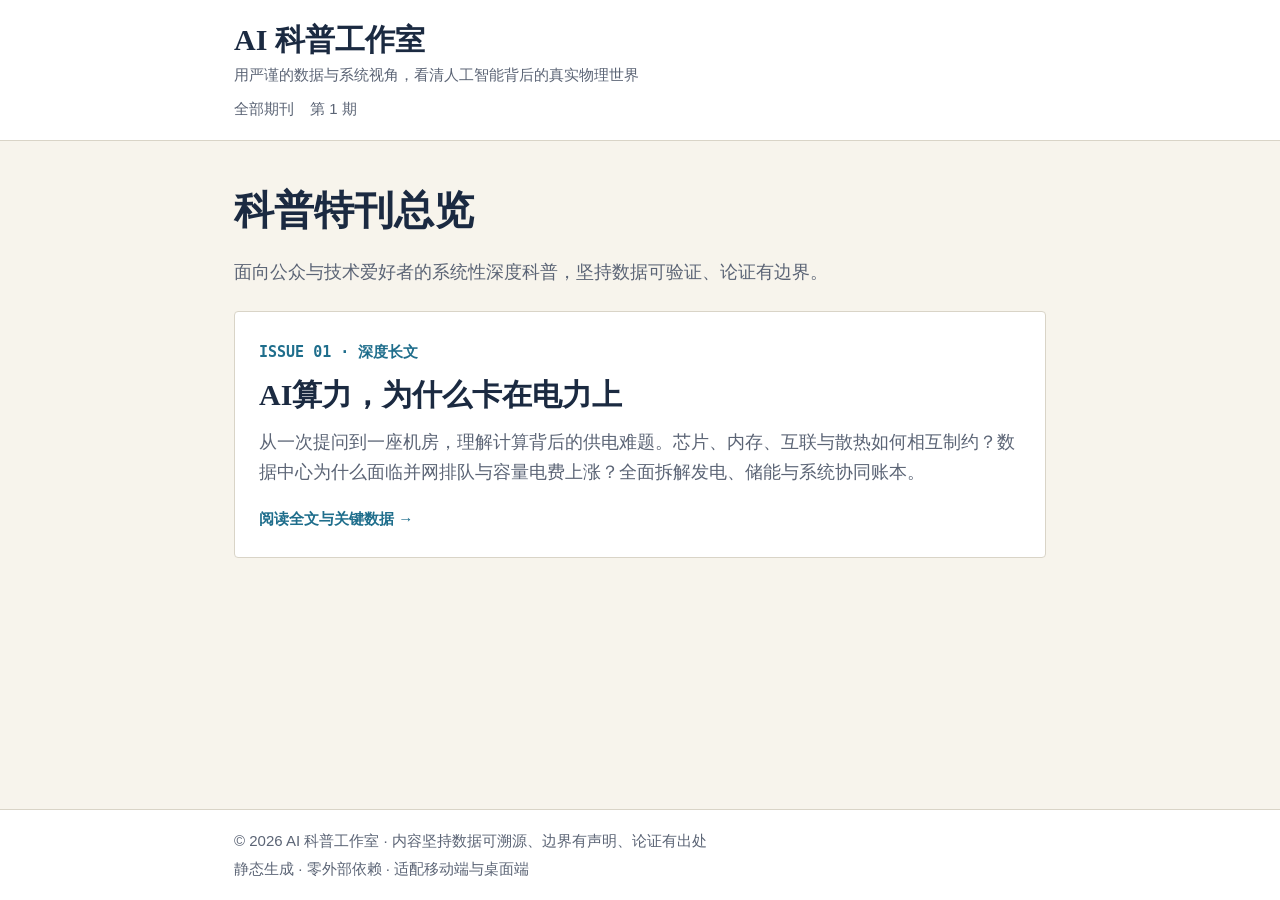
==== docs/index.html @ c0bd1f12 "Add site skeleton and issue 01" ====
<!DOCTYPE html>
<html lang="zh-CN">
<head>
  <meta charset="UTF-8">
  <meta name="viewport" content="width=device-width, initial-scale=1.0">
  <title>科普特刊列表 - AI 科普工作室</title>
  <link rel="stylesheet" href="./static/css/tokens.css">
  <link rel="stylesheet" href="./static/css/site.css">
</head>
<body>
  <header class="site-header">
    <div class="header-container">
      <a href="./index.html" class="site-title">AI 科普工作室</a>
      <p class="site-subtitle">用严谨的数据与系统视角，看清人工智能背后的真实物理世界</p>
      <nav class="nav-links">
        <a href="./index.html">全部期刊</a>
        <a href="./issue01/index.html">第 1 期</a>
      </nav>
    </div>
  </header>

  <main class="main-content">
    <div class="content-container">
      <div class="index-container">
  <h1 class="page-title">科普特刊总览</h1>
  <p class="issue-summary">面向公众与技术爱好者的系统性深度科普，坚持数据可验证、论证有边界。</p>

  <div class="issue-card">
    <span class="issue-tag">ISSUE 01 · 深度长文</span>
    <h2 class="issue-title">
      <a href="./issue01/index.html">AI算力，为什么卡在电力上</a>
    </h2>
    <p class="issue-summary">
      从一次提问到一座机房，理解计算背后的供电难题。芯片、内存、互联与散热如何相互制约？数据中心为什么面临并网排队与容量电费上涨？全面拆解发电、储能与系统协同账本。
    </p>
    <a href="./issue01/index.html" class="issue-link-btn">阅读全文与关键数据 →</a>
  </div>
</div>

    </div>
  </main>

  <footer class="site-footer">
    <div class="footer-container">
      <p class="footer-copy">© 2026 AI 科普工作室 · 内容坚持数据可溯源、边界有声明、论证有出处</p>
      <p>静态生成 · 零外部依赖 · 适配移动端与桌面端</p>
    </div>
  </footer>
</body>
</html>
---- docs/static/css/tokens.css ----
/* AI 科普工作室 · 视觉风格 v1 设计变量（来自 Figma 风格稿） */
:root {
  /* 配色 */
  --ink: #1B2A41;        /* 正文 */
  --paper: #F7F4EC;      /* 背景 */
  --card: #FFFFFF;
  --muted: #5B6475;
  --rule: #D9D4C7;
  --accent-warm: #B5452F; /* 安全、警示 */
  --accent-cool: #1F6E8C; /* 数据、链接、引用 */
  /* 图表系列色（Okabe-Ito 色盲友好），只用于线和色块，不用于文字 */
  --series-1: #0072B2;
  --series-2: #E69F00;
  --series-3: #009E73;
  --series-4: #CC79A7;
  --series-5: #56B4E9;

  /* 字体 */
  --font-heading: "Noto Serif SC", serif;
  --font-body: "Noto Sans SC", sans-serif;
  --font-mono: "JetBrains Mono", monospace;

  /* 字号 / 行高 */
  --h1: 40px; --h1-lh: 52px;
  --h2: 30px; --h2-lh: 40px;
  --h3: 22px; --h3-lh: 32px;
  --body: 18px; --body-lh: 30px;
  --caption: 15px; --caption-lh: 22px;
  --code: 15px; --code-lh: 24px;
}
---- docs/static/css/site.css ----
/* 站点全局与响应式样式 - 严格仅使用 tokens.css 中定义的 CSS 变量 */

* {
  box-sizing: border-box;
  margin: 0;
  padding: 0;
}

html {
  font-size: var(--body);
  background-color: var(--paper);
  color: var(--ink);
  -webkit-text-size-adjust: 100%;
}

body {
  /* 中文字体使用系统默认字体回退：PingFang SC, Hiragino Sans GB, Microsoft YaHei 等 */
  font-family: var(--font-body), -apple-system, BlinkMacSystemFont, "PingFang SC", "Hiragino Sans GB", "Microsoft YaHei", "WenQuanYi Micro Hei", sans-serif;
  line-height: var(--body-lh);
  color: var(--ink);
  background-color: var(--paper);
  display: flex;
  flex-direction: column;
  min-height: 100vh;
}

/* 链接基础样式 */
a {
  color: var(--accent-cool);
  text-decoration: underline;
  text-underline-offset: 3px;
}

a:hover {
  color: var(--accent-warm);
}

/* 布局容器 */
.site-header,
.site-footer {
  width: 100%;
  border-bottom: 1px solid var(--rule);
  background-color: var(--card);
}

.site-footer {
  border-top: 1px solid var(--rule);
  border-bottom: none;
  margin-top: auto;
}

.header-container,
.footer-container,
.content-container {
  width: 100%;
  max-width: 860px;
  margin: 0 auto;
  padding: 20px 24px;
}

/* 头部导航与标识 */
.site-title {
  font-family: var(--font-heading), -apple-system, BlinkMacSystemFont, "PingFang SC", "Microsoft YaHei", serif;
  font-size: var(--h2);
  line-height: var(--h2-lh);
  color: var(--ink);
  text-decoration: none;
  font-weight: 700;
}

.site-subtitle {
  font-size: var(--caption);
  line-height: var(--caption-lh);
  color: var(--muted);
  margin-top: 4px;
}

.nav-links {
  display: flex;
  gap: 16px;
  margin-top: 12px;
}

.nav-links a {
  font-size: var(--caption);
  line-height: var(--caption-lh);
  color: var(--muted);
  text-decoration: none;
}

.nav-links a:hover {
  color: var(--accent-cool);
  text-decoration: underline;
}

/* 页脚样式 */
.site-footer {
  color: var(--muted);
  font-size: var(--caption);
  line-height: var(--caption-lh);
}

.footer-copy {
  margin-bottom: 6px;
}

/* 主体文章与排版 */
.main-content {
  flex: 1 0 auto;
  padding-top: 24px;
  padding-bottom: 48px;
}

.article-body {
  font-size: var(--body);
  line-height: var(--body-lh);
  color: var(--ink);
}

/* 标题样式 */
.article-body h1,
.page-title {
  font-family: var(--font-heading), -apple-system, BlinkMacSystemFont, "PingFang SC", "Microsoft YaHei", serif;
  font-size: var(--h1);
  line-height: var(--h1-lh);
  color: var(--ink);
  margin-top: 0;
  margin-bottom: 20px;
  font-weight: 700;
}

.article-body h2 {
  font-family: var(--font-heading), -apple-system, BlinkMacSystemFont, "PingFang SC", "Microsoft YaHei", serif;
  font-size: var(--h2);
  line-height: var(--h2-lh);
  color: var(--ink);
  margin-top: 44px;
  margin-bottom: 16px;
  padding-bottom: 8px;
  border-bottom: 1px solid var(--rule);
}

.article-body h3 {
  font-family: var(--font-heading), -apple-system, BlinkMacSystemFont, "PingFang SC", "Microsoft YaHei", serif;
  font-size: var(--h3);
  line-height: var(--h3-lh);
  color: var(--ink);
  margin-top: 32px;
  margin-bottom: 12px;
}

.article-body p {
  margin-top: 16px;
  margin-bottom: 16px;
  word-wrap: break-word;
}

.article-body blockquote {
  border-left: 4px solid var(--accent-cool);
  padding: 12px 18px;
  background-color: var(--card);
  color: var(--muted);
  margin: 20px 0;
  border-radius: 0 4px 4px 0;
}

.article-body blockquote p {
  margin: 0;
}

.article-body ul,
.article-body ol {
  margin: 16px 0 16px 28px;
  padding: 0;
}

.article-body li {
  margin-bottom: 8px;
}

.article-body code {
  font-family: var(--font-mono), monospace;
  font-size: var(--code);
  line-height: var(--code-lh);
  background-color: var(--card);
  border: 1px solid var(--rule);
  padding: 2px 6px;
  border-radius: 3px;
}

.article-body pre {
  background-color: var(--card);
  border: 1px solid var(--rule);
  padding: 16px;
  overflow-x: auto;
  margin: 20px 0;
  border-radius: 4px;
}

.article-body pre code {
  background: none;
  border: none;
  padding: 0;
}

/* 来源上标与链接样式 */
.source-ref {
  display: inline-block;
  font-size: var(--caption);
  line-height: 1;
  vertical-align: super;
  padding: 0 2px;
  color: var(--accent-cool);
  text-decoration: none;
  font-family: var(--font-mono), monospace;
  font-weight: 600;
}

.source-ref:hover {
  color: var(--accent-warm);
  text-decoration: underline;
}

/* 章节容器与卡片 */
.section-block {
  margin-top: 52px;
  padding-top: 28px;
  border-top: 2px solid var(--rule);
}

.section-block h2 {
  font-family: var(--font-heading), -apple-system, BlinkMacSystemFont, "PingFang SC", "Microsoft YaHei", serif;
  font-size: var(--h2);
  line-height: var(--h2-lh);
  color: var(--ink);
  margin-bottom: 20px;
  padding-bottom: 8px;
  border-bottom: 1px solid var(--rule);
}

/* 关键数据表格容器与响应式滚动 */
.table-responsive {
  width: 100%;
  overflow-x: auto;
  -webkit-overflow-scrolling: touch;
  margin-top: 16px;
  margin-bottom: 24px;
  background-color: var(--card);
  border: 1px solid var(--rule);
  border-radius: 4px;
}

.data-table {
  width: 100%;
  border-collapse: collapse;
  font-size: var(--caption);
  line-height: var(--caption-lh);
  text-align: left;
}

.data-table th,
.data-table td {
  padding: 12px 14px;
  border-bottom: 1px solid var(--rule);
  white-space: nowrap;
}

.data-table th {
  background-color: var(--paper);
  color: var(--ink);
  font-weight: 700;
  border-bottom: 2px solid var(--rule);
}

.data-table tr:last-child td {
  border-bottom: none;
}

.data-table tr:hover td {
  background-color: var(--paper);
}

/* 来源列表 */
.sources-list {
  list-style: none;
  padding: 0;
  margin: 16px 0;
}

.source-item {
  background-color: var(--card);
  border: 1px solid var(--rule);
  border-radius: 4px;
  padding: 14px 18px;
  margin-bottom: 12px;
  font-size: var(--caption);
  line-height: var(--caption-lh);
  transition: border-color 0.2s ease;
}

.source-item:target {
  border-color: var(--accent-cool);
  background-color: var(--paper);
}

.source-header {
  display: flex;
  align-items: baseline;
  gap: 10px;
  margin-bottom: 6px;
}

.source-tag {
  display: inline-block;
  font-family: var(--font-mono), monospace;
  font-weight: 700;
  color: var(--accent-cool);
  font-size: var(--caption);
}

.source-title {
  font-weight: 700;
  color: var(--ink);
  text-decoration: underline;
}

.source-meta {
  color: var(--muted);
  margin-bottom: 4px;
}

.source-claim {
  color: var(--ink);
  margin-top: 6px;
  padding-top: 6px;
  border-top: 1px dashed var(--rule);
}

.source-claim-label {
  color: var(--muted);
  font-size: var(--caption);
}

/* 首页 Issue 列表卡片 */
.issue-card {
  background-color: var(--card);
  border: 1px solid var(--rule);
  border-radius: 4px;
  padding: 24px;
  margin-top: 24px;
  margin-bottom: 24px;
}

.issue-tag {
  display: inline-block;
  font-family: var(--font-mono), monospace;
  font-size: var(--caption);
  color: var(--accent-cool);
  font-weight: 700;
  margin-bottom: 8px;
}

.issue-title {
  font-family: var(--font-heading), -apple-system, BlinkMacSystemFont, "PingFang SC", "Microsoft YaHei", serif;
  font-size: var(--h2);
  line-height: var(--h2-lh);
  margin-bottom: 12px;
}

.issue-title a {
  color: var(--ink);
  text-decoration: none;
}

.issue-title a:hover {
  color: var(--accent-cool);
  text-decoration: underline;
}

.issue-summary {
  color: var(--muted);
  font-size: var(--body);
  line-height: var(--body-lh);
  margin-bottom: 16px;
}

.issue-link-btn {
  display: inline-block;
  font-size: var(--caption);
  line-height: var(--caption-lh);
  color: var(--accent-cool);
  font-weight: 700;
  text-decoration: none;
}

.issue-link-btn:hover {
  color: var(--accent-warm);
  text-decoration: underline;
}

/* 手机端适配 (Mobile Responsive) */
@media (max-width: 640px) {
  .header-container,
  .footer-container,
  .content-container {
    padding: 16px;
  }

  .site-title {
    font-size: var(--h3);
    line-height: var(--h3-lh);
  }

  .article-body h1,
  .page-title {
    font-size: var(--h2);
    line-height: var(--h2-lh);
  }

  .article-body h2 {
    font-size: var(--h3);
    line-height: var(--h3-lh);
    margin-top: 32px;
  }

  .data-table th,
  .data-table td {
    padding: 8px 10px;
  }
}
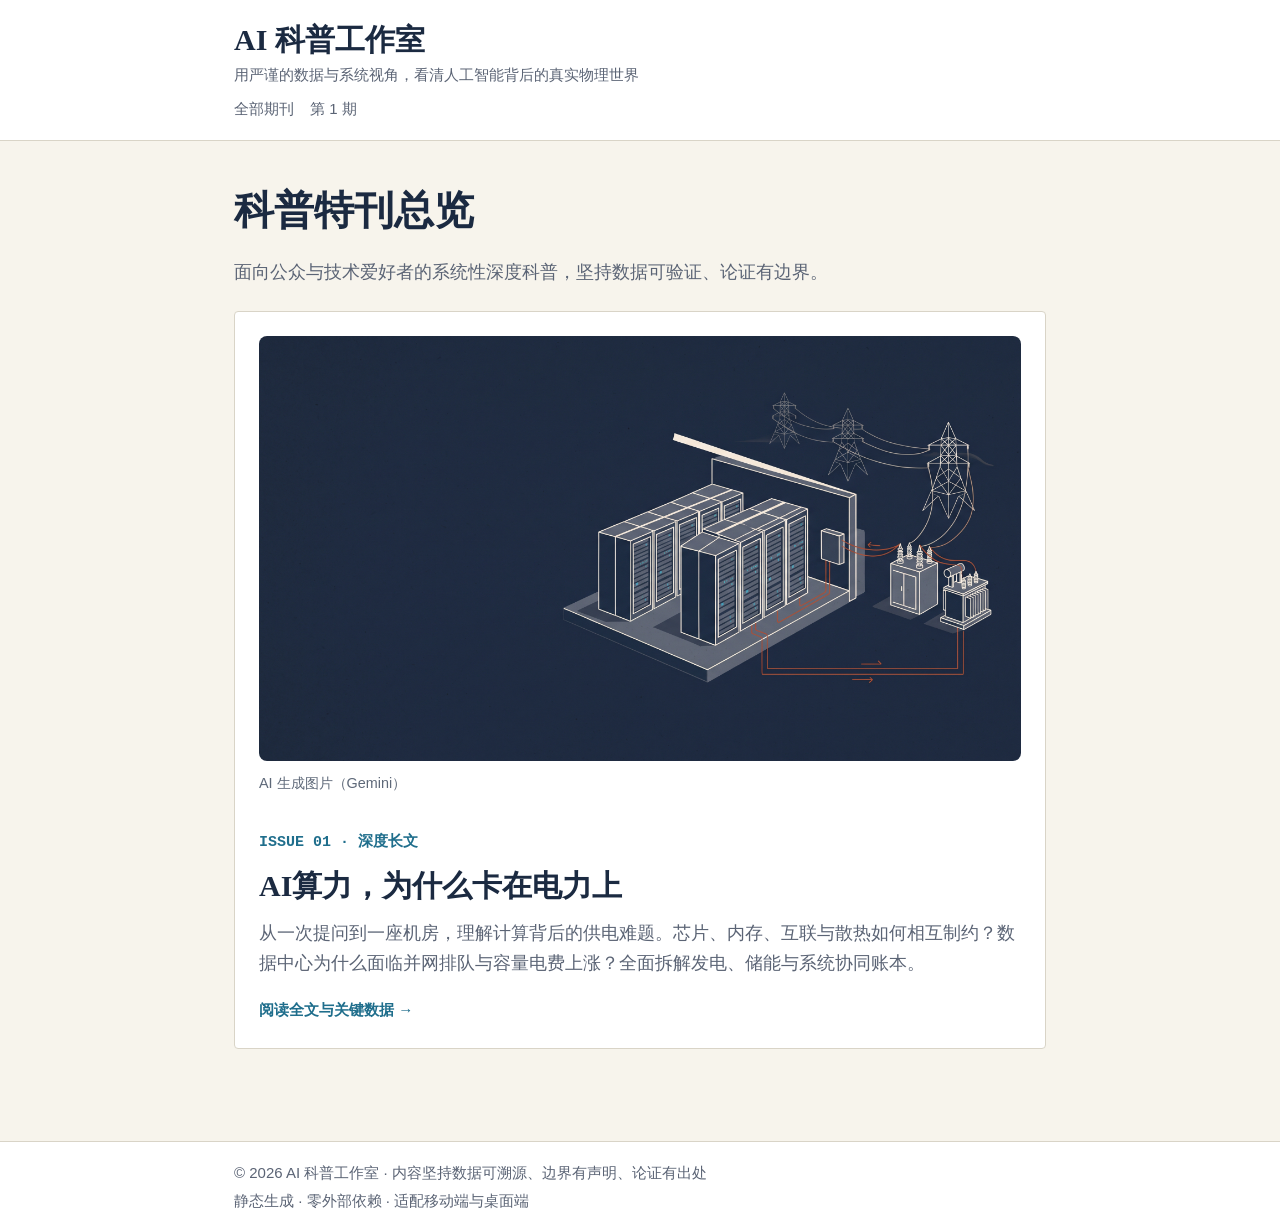
==== commit 36b01880: "Add AI-generated cover image for issue 01" ====
--- a/docs/index.html
+++ b/docs/index.html
@@ -26,6 +26,10 @@
   <p class="issue-summary">面向公众与技术爱好者的系统性深度科普，坚持数据可验证、论证有边界。</p>
 
   <div class="issue-card">
+    <figure class="cover">
+      <img src="./static/img/issue01-cover.jpg" alt="第 1 期封面插画">
+      <figcaption>AI 生成图片（Gemini）</figcaption>
+    </figure>
     <span class="issue-tag">ISSUE 01 · 深度长文</span>
     <h2 class="issue-title">
       <a href="./issue01/index.html">AI算力，为什么卡在电力上</a>
--- a/docs/static/css/site.css
+++ b/docs/static/css/site.css
@@ -428,3 +428,8 @@
     padding: 8px 10px;
   }
 }
+
+/* cover image */
+.cover { margin: 0 0 1.5rem; }
+.cover img { display: block; width: 100%; height: auto; border-radius: 8px; }
+.cover figcaption { font-size: 0.8rem; opacity: 0.7; margin-top: 0.4rem; }
